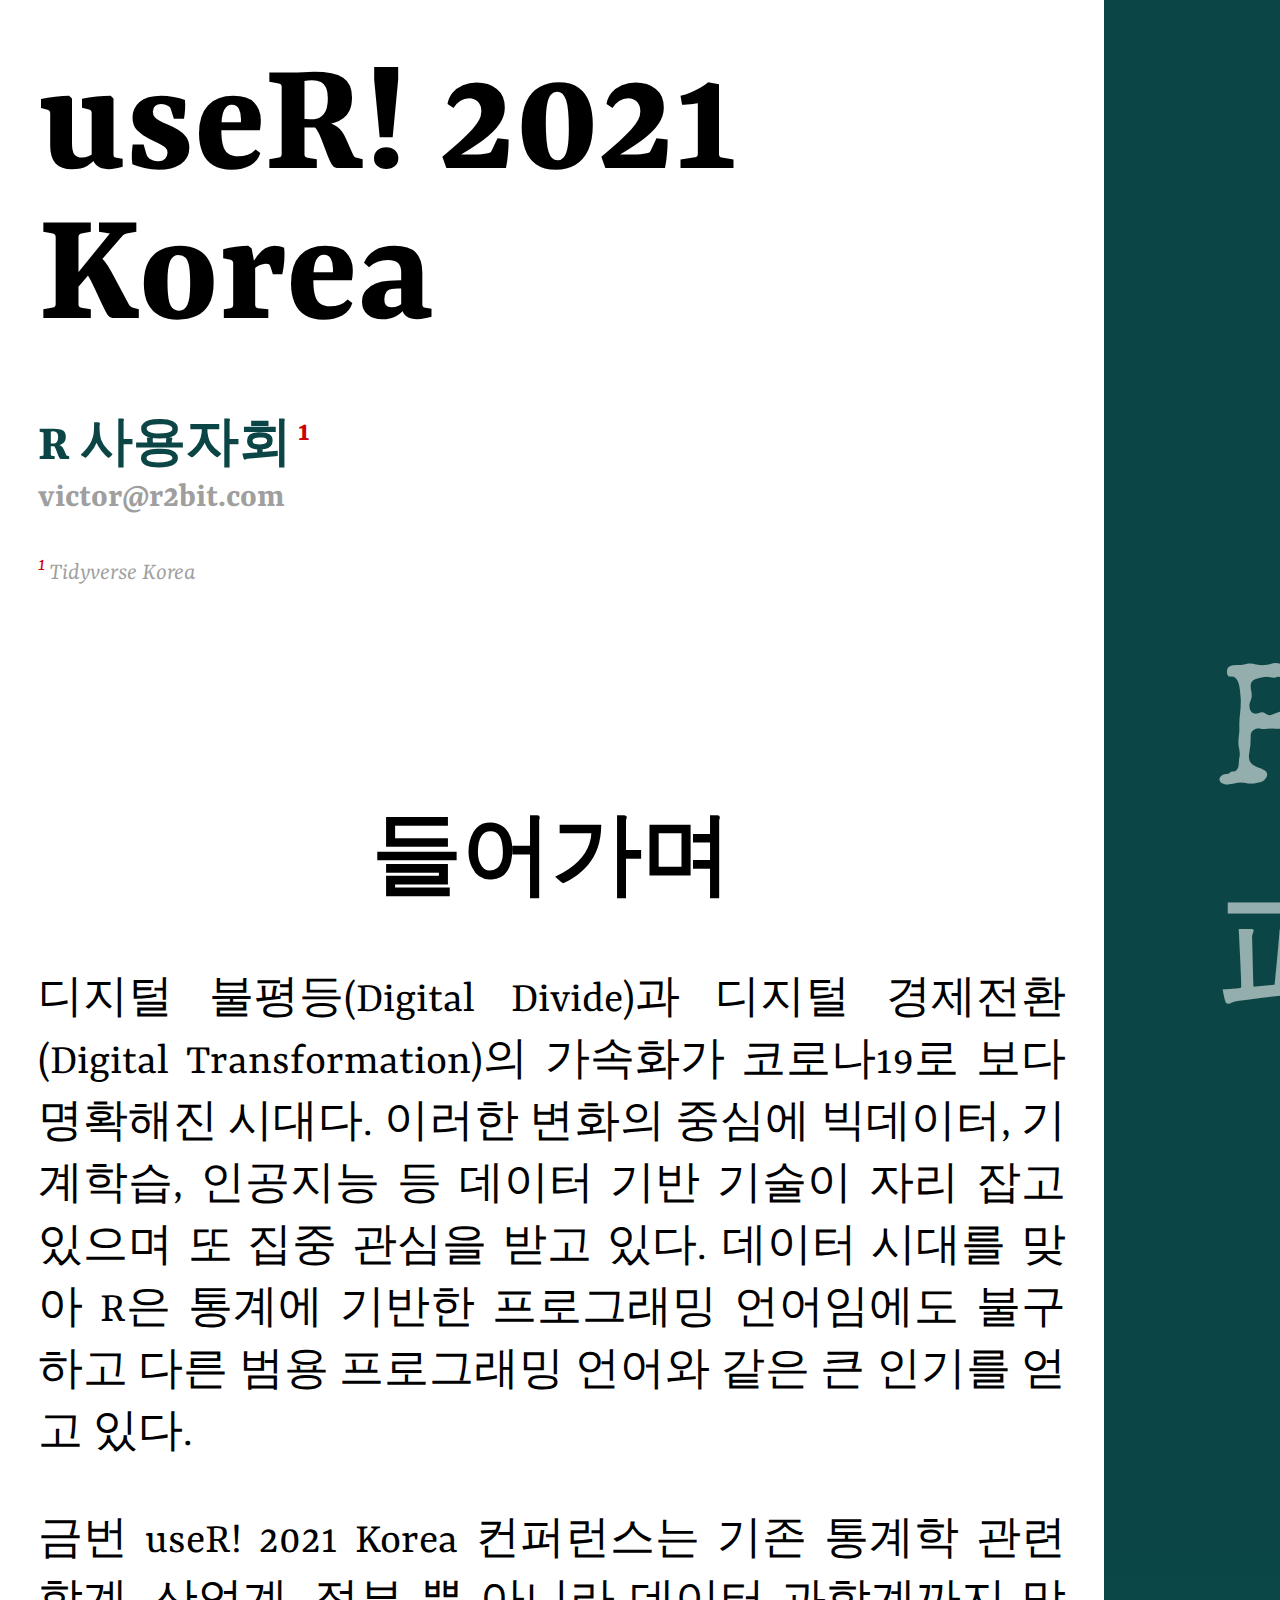
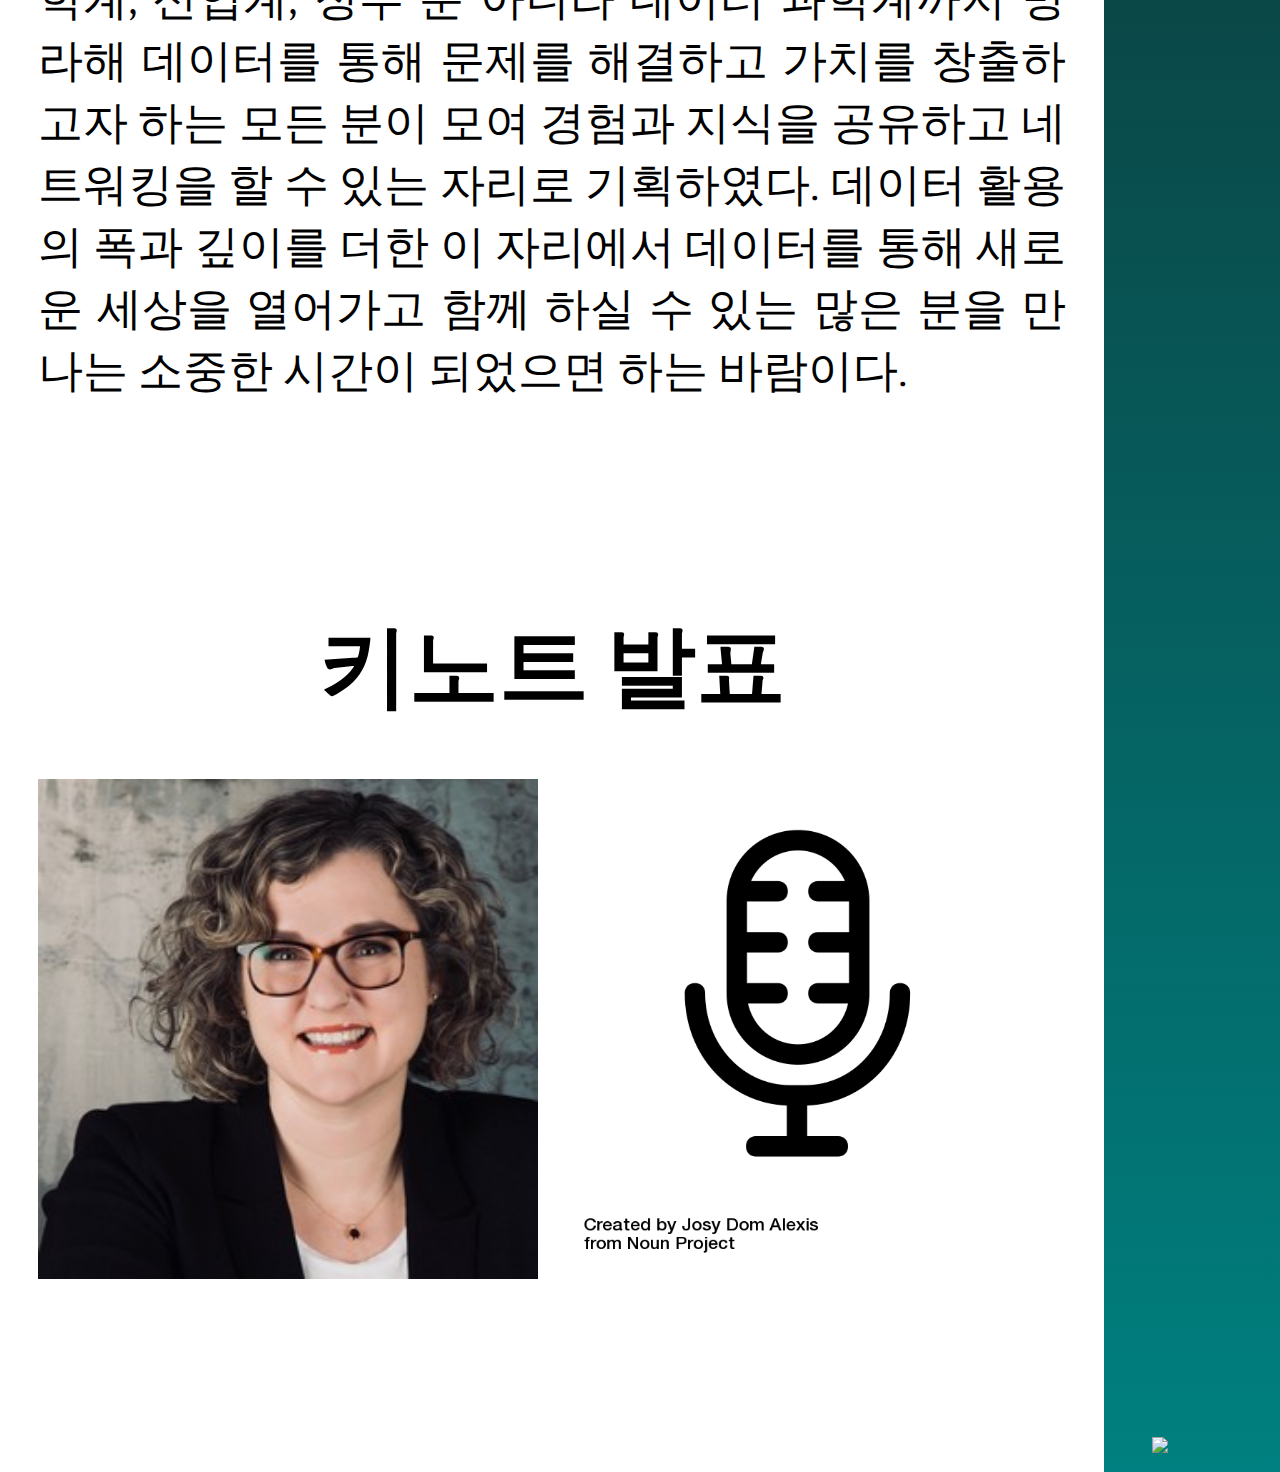
==== useR_poster.html @ 18c4a86a "added useR! 2021 conference poster" ====
<!DOCTYPE html>
<html xmlns="http://www.w3.org/1999/xhtml">
<head>
<meta charset="utf-8" />
<meta http-equiv="Content-Type" content="text/html; charset=utf-8" />
<meta name="generator" content="pandoc" />
<meta name="viewport" content="width=device-width, initial-scale=1">



<title>useR! 2021 Korea</title>

<script src="useR_poster_files/header-attrs-2.6/header-attrs.js"></script>





<!--
Font-awesome icons ie github or twitter
-->
<link rel="stylesheet" href="https://use.fontawesome.com/releases/v5.8.1/css/all.css" integrity="sha384-50oBUHEmvpQ+1lW4y57PTFmhCaXp0ML5d60M1M7uH2+nqUivzIebhndOJK28anvf" crossorigin="anonymous">
<link rel="stylesheet" href="https://use.fontawesome.com/releases/v5.8.1/css/brands.css" integrity="sha384-n9+6/aSqa9lBidZMRCQHTHKJscPq6NW4pCQBiMmHdUCvPN8ZOg2zJJTkC7WIezWv" crossorigin="anonymous">

<!--
Google fonts api stuff
-->
<link href='https://fonts.googleapis.com/css?family=Special Elite' rel='stylesheet'>
<link href='https://fonts.googleapis.com/css?family=Rasa' rel='stylesheet'>

<!--
Here are the required style attributes for css to make this poster work :)
-->
<style>
@page {
size: 46in 32in;
margin: 0;
padding: 0;
background-color: #ffffff;
}
body {
margin: 0px;
padding: 0px;
width: 46in;
height: 32in;
text-align: justify;
font-size: 45px;
background-color: #FFFFFF;
color: #000000;
}
/* RMarkdown Class Styles */
/* center align leaflet map,
from https://stackoverflow.com/questions/52112119/center-leaflet-in-a-rmarkdown-document */
.html-widget {
margin: auto;
position: sticky;
margin-top: 2cm;
margin-bottom: 2cm;
}
.leaflet.html-widget.html-widget-static-bound.leaflet-container.leaflet-touch.leaflet-fade-anim.leaflet-grab.leaflet-touch-drag.leaflet-touch-zoom {
position: sticky;
width: 100%;
}
pre.sourceCode.r {
background-color: #dddddd40;
border-radius: 4mm;
padding: 4mm;
width: 75%;
margin: auto;
margin-top: 1em;
margin-bottom: 1em;
/* align-items: center; */
}
code.sourceCode.r{
background-color: transparent;
font-size: 20pt;
border-radius: 2mm;
}
code {
font-size: 25pt;
font-family: monospace;
background-color: #00808024;
color: #0b4545;
padding: 1.2mm;
line-height: 1;
border-radius: 2mm;
}
caption {
margin-bottom: 10px;
font-size: 20pt;
font-style: italic;
}

tbody tr:nth-child(odd) {
    background-color: #0b454520;
}
.table>thead>tr>th, .table>tbody>tr>th, .table>tfoot>tr>th, .table>thead>tr>td, .table>tbody>tr>td, .table>tfoot>tr>td{
  border-spacing: 0;
  font-size: 40%;
  border-style: none;
  padding-top: 15px;
  padding-bottom: 15px;
  padding-right: 1em;
  padding-left: 1em;
  line-height: 1em;
}
table {
  margin: auto;
}
th {
  padding-left: 5mm;
  padding-right: 5mm;
}
.caption {
font-size: 20pt;
font-style: italic;
padding-top: 0;
}
.references {
font-size: 20px;
line-height: 90%;
}
/* Create three unequal columns that floats next to each other */
.column {
float: left;
padding: 0px;
}
.outer {
width: 46in;
height: 32in;
-webkit-column-count: 2; /* Chrome, Safari, Opera */
-moz-column-count: 2; /* Firefox */
column-count: 2;
-webkit-column-fill: auto;
-moz-column-fill: auto;
column-fill: auto;
-webkit-column-rule-width: 50%;
-moz-column-rule-width: 50%;
column-rule-width: 50%;
-webkit-column-rule-style: solid;
-moz-column-rule-style: solid;
column-rule-style: solid;
-webkit-column-rule-color: black;
-moz-column-rule-color: black;
column-rule-color: black;
-webkit-column-gap: 50%;
background-color: #ffffff;
font-family: Rasa;
color: #000000;
}
span.citation {
  color: #008080;
  font-weight: bold;
}
a {
text-decoration: none;
color: #008080;
}
#title {
font-size: 125pt;
text-align: left;
margin: 0;
line-height: 90%;
border-bottom: 0;
}
#author {
color: #0b4545;
margin: 0;
line-height: 90%;
font-size: 1.17em;
}
#affiliation {
padding-top: 1em;
color: #00000060;
font-style: italic;
font-size: 25px;
margin: 0;
}
sup {
color: #cc0000;
}
.affiliation sup {
font-size: 20px;
}
.author sup {
font-size: 30px;
}
.author_extra {
color: #008080;
margin: 0;
line-height: 85%;
font-size: 35px;
}
.outer h1 {
text-align: center;
margin-top: 0.5in;
margin-bottom: 0.5in;
}
.outer h2 {
text-align: center;
}
.outer p {
color: #000000;
}
.outer ol {
text-align: left;
}
.main {
width: calc(46in / 2);
height: 32in;
position: absolute;
margin-left: calc(46in / 4);
background-color: #0b4545;
color: #FFFFFF90;
font-family: Special Elite;
background-image: linear-gradient(#0b4545 50%, #008080);
}
.main strong {
color: #FFFFFF;
}
img.main-img-left {
width: 20%;
left: 0.5in;
bottom: 0.2in;
position: absolute;
}
img.main-img-right {
width: 18%;
right: 0.5in;
bottom: 0.2in;
position: absolute;
}
.main p {
padding-top: 20%;
font-size: 170px;
text-align: left;
}
.fab {
color: #00000060;
font-size: 25px;
}
.twitter, i {
color: #00000060;
font-size: 35px;
text-decoration: none;
}
a.email {
text-decoration: none;
color: #00000060;
font-size: 35px;
}
.envelope {
color: #00000060;
font-size: 5px;
text-decoration: none;
}
.poster_wrap {
width: 46in;
height: 32in;
padding: 0cm;
background-color: #ffffff;
}
span > #tab:mytable {
  font-weight: bold;
}
.section {
  padding-left: 10mm;
  padding-right: 10mm;
}
.main p {
  padding-left: 30mm;
  padding-right: 30mm;
}
.main_pic {
  width: 50%;
  display: block;
  margin-left: auto;
  margin-right: auto;
}
.orcid img {
  width: 3%;
}
</style>
</head>
<body>


<div class="poster_wrap">
<div class="column outer">
<br>
<div class="title section">
<h1 id="title">useR! 2021 Korea</h1>
<br>
<h3 id="author" class="author">

R 사용자회<sup> 1</sup><br>

<a class='envelope'><i class="fas fa-envelope"></i></a> <a href="mailto:victor@r2bit.com" class="email">victor@r2bit.com</a> <br>
</h3>

<h5 id="author_extra" class="author_extra">
</h5>

<p id="affiliation" class="affiliation">
<sup>1</sup> Tidyverse Korea
</p>

</div>
<p><br> <br></p>
<div id="들어가며" class="section level1">
<h1>들어가며</h1>
<p>디지털 불평등(Digital Divide)과 디지털 경제전환(Digital Transformation)의 가속화가 코로나19로 보다 명확해진 시대다. 이러한 변화의 중심에 빅데이터, 기계학습, 인공지능 등 데이터 기반 기술이 자리 잡고 있으며 또 집중 관심을 받고 있다. 데이터 시대를 맞아 R은 통계에 기반한 프로그래밍 언어임에도 불구하고 다른 범용 프로그래밍 언어와 같은 큰 인기를 얻고 있다.</p>
<p>금번 useR! 2021 Korea 컨퍼런스는 기존 통계학 관련 학계, 산업계, 정부 뿐 아니라 데이터 과학계까지 망라해 데이터를 통해 문제를 해결하고 가치를 창출하고자 하는 모든 분이 모여 경험과 지식을 공유하고 네트워킹을 할 수 있는 자리로 기획하였다. 데이터 활용의 폭과 깊이를 더한 이 자리에서 데이터를 통해 새로운 세상을 열어가고 함께 하실 수 있는 많은 분을 만나는 소중한 시간이 되었으면 하는 바람이다.</p>
<p><br> <br></p>
</div>
<div id="키노트-발표" class="section level1">
<h1>키노트 발표</h1>
<p><a href="https://www.rstudio.com/speakers/julia-silge/"><img src="fig/julia_silge.jpg" width="500" alt="Julia Silge" /></a> <img src="fig/noun_Microphone_1261659.png" width="500" alt="한국 발표자" /></p>
<p><br> <br> <br></p>
</div>
<div id="컨퍼런스-주요-일정" class="section level1">
<h1>컨퍼런스 주요 일정</h1>
<ul>
<li>2021-07-15 프로그램 발표자 모집 시작</li>
<li>2021-09-10 프로그램 발표자 및 발표내용 공개</li>
<li>2021-09-17 컨퍼런스 행사 등록 시작</li>
<li>2021-05-10 Communicate selected abstracts.</li>
<li>2021-11-05 발표하시는 분 동영상, 논문 등 발표자료 송부 마감일</li>
<li>2021-11-12 컨퍼런스 등록 마감</li>
<li>2021-11-19 컨퍼런스 본 행사</li>
</ul>
<p><br> <br></p>
</div>
<div id="키노트-프로그램" class="section level1">
<h1>키노트 &amp; 프로그램</h1>
<table>
<colgroup>
<col width="37%" />
<col width="62%" />
</colgroup>
<thead>
<tr class="header">
<th align="center">오전</th>
<th align="center">키노트</th>
</tr>
</thead>
<tbody>
<tr class="odd">
<td align="center">Julia Silge</td>
<td align="center"><code>tidymodels</code> &amp; <code>tidytext</code></td>
</tr>
<tr class="even">
<td align="center">미정</td>
<td align="center">미정</td>
</tr>
</tbody>
</table>
<hr />
<table>
<colgroup>
<col width="22%" />
<col width="32%" />
<col width="22%" />
<col width="22%" />
</colgroup>
<thead>
<tr class="header">
<th align="center">오후</th>
<th align="center">Session I</th>
<th align="center">Session II</th>
<th align="center">Session III</th>
</tr>
</thead>
<tbody>
<tr class="odd">
<td align="center">전반</td>
<td align="center">Reproducible Research</td>
<td align="center">R Meets Python</td>
<td align="center">Deep Learning</td>
</tr>
<tr class="even">
<td align="center">후반</td>
<td align="center">Data Journalism</td>
<td align="center">Visualization</td>
<td align="center">자연어처리</td>
</tr>
</tbody>
</table>
</div>
<div id="함께하시는-분들" class="section level1">
<h1>함께하시는 분들</h1>
<p>Tidyverse Korea</p>
</div>
<div id="후원사" class="section level1">
<h1>후원사</h1>
<p><a href="https://jpub.tistory.com/"><img src="https://raw.githubusercontent.com/tidyverse-korea/rconf/master/fig/jpub-logo.jpeg" width="300" /></a> <a href="https://www.wanted.co.kr/company/79"><img src="fig/wanted-logo.png" width="300" /></a></p>
</div>

</div>
<div class="main">
<p>R과 함께 떠나는 디지털 패러다임 전환<br><br> <img src="https://raw.githubusercontent.com/tidyverse-korea/rconf/master/fig/useR_Korea.png" class="main_pic" /></p>
<img src="https://raw.githubusercontent.com/tidyverse-korea/rconf/master/fig/useR_qrcode.png" class="main-img-left" />
<img src="https://raw.githubusercontent.com/tidyverse-korea/rconf/master/fig/Tidyverse_Korea_logo.png" class="main-img-right" />
</div>
</div>



</body>
</html>
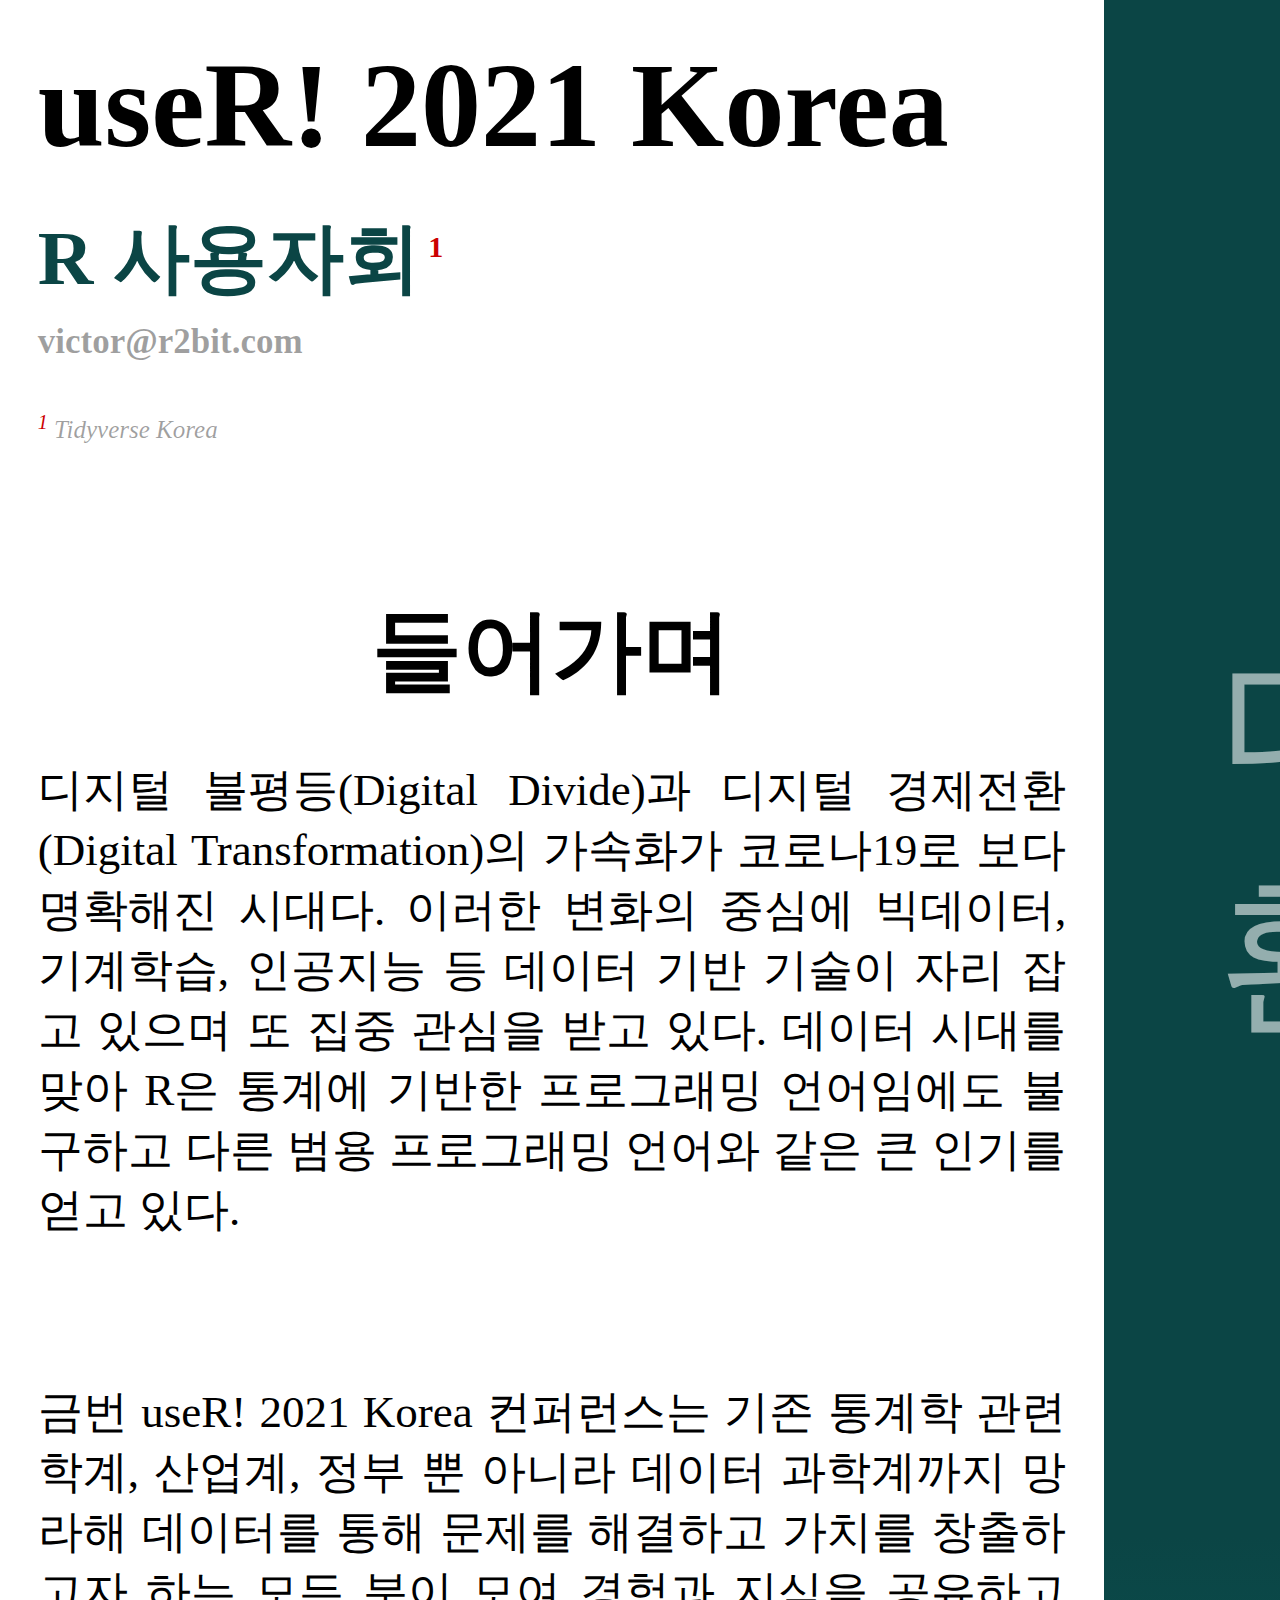
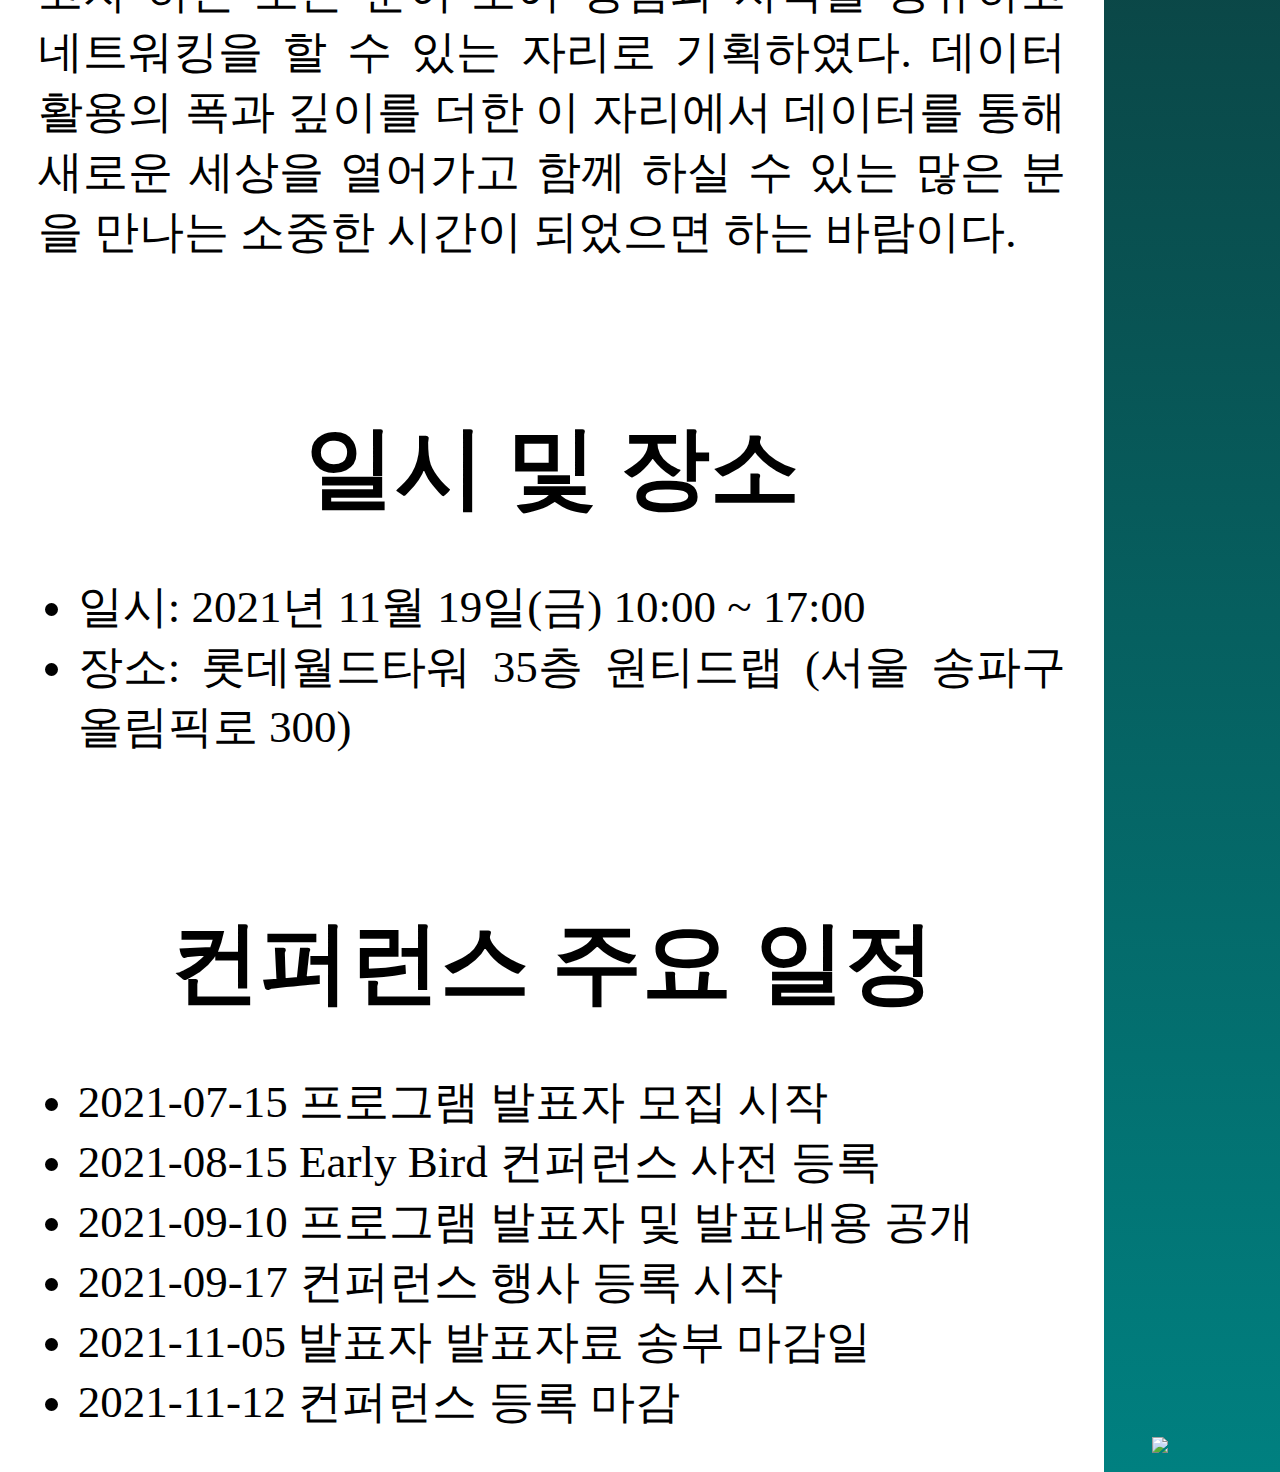
==== commit 25bf1dd6: "initial r conference poster" ====
--- a/useR_poster.html
+++ b/useR_poster.html
@@ -25,8 +25,8 @@
 <!--
 Google fonts api stuff
 -->
-<link href='https://fonts.googleapis.com/css?family=Special Elite' rel='stylesheet'>
-<link href='https://fonts.googleapis.com/css?family=Rasa' rel='stylesheet'>
+<link href='https://fonts.googleapis.com/css?family=NanumBarunpen' rel='stylesheet'>
+<link href='https://fonts.googleapis.com/css?family=NanumBarunGothic' rel='stylesheet'>
 
 <!--
 Here are the required style attributes for css to make this poster work :)
@@ -145,7 +145,7 @@
 column-rule-color: black;
 -webkit-column-gap: 50%;
 background-color: #ffffff;
-font-family: Rasa;
+font-family: NanumBarunGothic;
 color: #000000;
 }
 span.citation {
@@ -157,7 +157,7 @@
 color: #008080;
 }
 #title {
-font-size: 125pt;
+font-size: 120px;
 text-align: left;
 margin: 0;
 line-height: 90%;
@@ -167,7 +167,7 @@
 color: #0b4545;
 margin: 0;
 line-height: 90%;
-font-size: 1.17em;
+font-size: 77px;
 }
 #affiliation {
 padding-top: 1em;
@@ -212,7 +212,7 @@
 margin-left: calc(46in / 4);
 background-color: #0b4545;
 color: #FFFFFF90;
-font-family: Special Elite;
+font-family: NanumBarunpen;
 background-image: linear-gradient(#0b4545 50%, #008080);
 }
 .main strong {
@@ -306,36 +306,46 @@
 </p>
 
 </div>
-<p><br> <br></p>
+<p><br></p>
 <div id="들어가며" class="section level1">
 <h1>들어가며</h1>
 <p>디지털 불평등(Digital Divide)과 디지털 경제전환(Digital Transformation)의 가속화가 코로나19로 보다 명확해진 시대다. 이러한 변화의 중심에 빅데이터, 기계학습, 인공지능 등 데이터 기반 기술이 자리 잡고 있으며 또 집중 관심을 받고 있다. 데이터 시대를 맞아 R은 통계에 기반한 프로그래밍 언어임에도 불구하고 다른 범용 프로그래밍 언어와 같은 큰 인기를 얻고 있다.</p>
+<p><br></p>
 <p>금번 useR! 2021 Korea 컨퍼런스는 기존 통계학 관련 학계, 산업계, 정부 뿐 아니라 데이터 과학계까지 망라해 데이터를 통해 문제를 해결하고 가치를 창출하고자 하는 모든 분이 모여 경험과 지식을 공유하고 네트워킹을 할 수 있는 자리로 기획하였다. 데이터 활용의 폭과 깊이를 더한 이 자리에서 데이터를 통해 새로운 세상을 열어가고 함께 하실 수 있는 많은 분을 만나는 소중한 시간이 되었으면 하는 바람이다.</p>
-<p><br> <br></p>
-</div>
-<div id="키노트-발표" class="section level1">
-<h1>키노트 발표</h1>
-<p><a href="https://www.rstudio.com/speakers/julia-silge/"><img src="fig/julia_silge.jpg" width="500" alt="Julia Silge" /></a> <img src="fig/noun_Microphone_1261659.png" width="500" alt="한국 발표자" /></p>
-<p><br> <br> <br></p>
+<p><br></p>
+</div>
+<div id="일시-및-장소" class="section level1">
+<h1>일시 및 장소</h1>
+<ul>
+<li>일시: 2021년 11월 19일(금) 10:00 ~ 17:00</li>
+<li>장소: 롯데월드타워 35층 원티드랩 (서울 송파구 올림픽로 300)</li>
+</ul>
+<p><br></p>
 </div>
 <div id="컨퍼런스-주요-일정" class="section level1">
 <h1>컨퍼런스 주요 일정</h1>
 <ul>
 <li>2021-07-15 프로그램 발표자 모집 시작</li>
+<li>2021-08-15 Early Bird 컨퍼런스 사전 등록</li>
 <li>2021-09-10 프로그램 발표자 및 발표내용 공개</li>
 <li>2021-09-17 컨퍼런스 행사 등록 시작</li>
-<li>2021-05-10 Communicate selected abstracts.</li>
-<li>2021-11-05 발표하시는 분 동영상, 논문 등 발표자료 송부 마감일</li>
+<li>2021-11-05 발표자 발표자료 송부 마감일</li>
 <li>2021-11-12 컨퍼런스 등록 마감</li>
 <li>2021-11-19 컨퍼런스 본 행사</li>
 </ul>
+<p><br>
+<br></p>
+</div>
+<div id="키노트-발표" class="section level1">
+<h1>키노트 발표</h1>
+<p><a href="https://www.rstudio.com/speakers/julia-silge/"><img src="fig/julia_silge.jpg" width="480" alt="Julia Silge" /></a> <img src="fig/choonghyun_ryu.png" width="440" alt="한국 발표자" /></p>
 <p><br> <br></p>
 </div>
 <div id="키노트-프로그램" class="section level1">
 <h1>키노트 &amp; 프로그램</h1>
-<table>
+<table style="width:99%;">
 <colgroup>
-<col width="37%" />
+<col width="36%" />
 <col width="62%" />
 </colgroup>
 <thead>
@@ -350,15 +360,15 @@
 <td align="center"><code>tidymodels</code> &amp; <code>tidytext</code></td>
 </tr>
 <tr class="even">
-<td align="center">미정</td>
-<td align="center">미정</td>
+<td align="center">유충현</td>
+<td align="center"><code>dlookr</code> 오픈 통계 팩키지</td>
 </tr>
 </tbody>
 </table>
 <hr />
 <table>
 <colgroup>
-<col width="22%" />
+<col width="21%" />
 <col width="32%" />
 <col width="22%" />
 <col width="22%" />
@@ -386,20 +396,23 @@
 </tr>
 </tbody>
 </table>
+<p><br> <br></p>
 </div>
 <div id="함께하시는-분들" class="section level1">
 <h1>함께하시는 분들</h1>
-<p>Tidyverse Korea</p>
+<p>이광춘, 유충현, 홍성학, 이봉호, 권오성, 나성호</p>
+<p><br> <br></p>
 </div>
 <div id="후원사" class="section level1">
 <h1>후원사</h1>
-<p><a href="https://jpub.tistory.com/"><img src="https://raw.githubusercontent.com/tidyverse-korea/rconf/master/fig/jpub-logo.jpeg" width="300" /></a> <a href="https://www.wanted.co.kr/company/79"><img src="fig/wanted-logo.png" width="300" /></a></p>
+<p><a href="https://jpub.tistory.com/"><img src="https://raw.githubusercontent.com/tidyverse-korea/rconf/master/fig/jpub-logo.jpeg" width="300" /></a> <a href="https://www.wanted.co.kr/company/79"><img src="fig/wanted-logo.png" width="250" /></a>
+<a href="https://www.hani.co.kr/"><img src="fig/hani_logo.jpg" width="350" /></a></p>
 </div>
 
 </div>
 <div class="main">
-<p>R과 함께 떠나는 디지털 패러다임 전환<br><br> <img src="https://raw.githubusercontent.com/tidyverse-korea/rconf/master/fig/useR_Korea.png" class="main_pic" /></p>
-<img src="https://raw.githubusercontent.com/tidyverse-korea/rconf/master/fig/useR_qrcode.png" class="main-img-left" />
+<p>디지털 경제 패러다임 전환은 R<br><br> <img src="https://raw.githubusercontent.com/tidyverse-korea/rconf/master/fig/useR_Korea.png" class="main_pic" /></p>
+<img src="https://raw.githubusercontent.com/statkclee/comp_document/gh-pages/fig/useR_qrcode_transparent.png" class="main-img-left" />
 <img src="https://raw.githubusercontent.com/tidyverse-korea/rconf/master/fig/Tidyverse_Korea_logo.png" class="main-img-right" />
 </div>
 </div>
